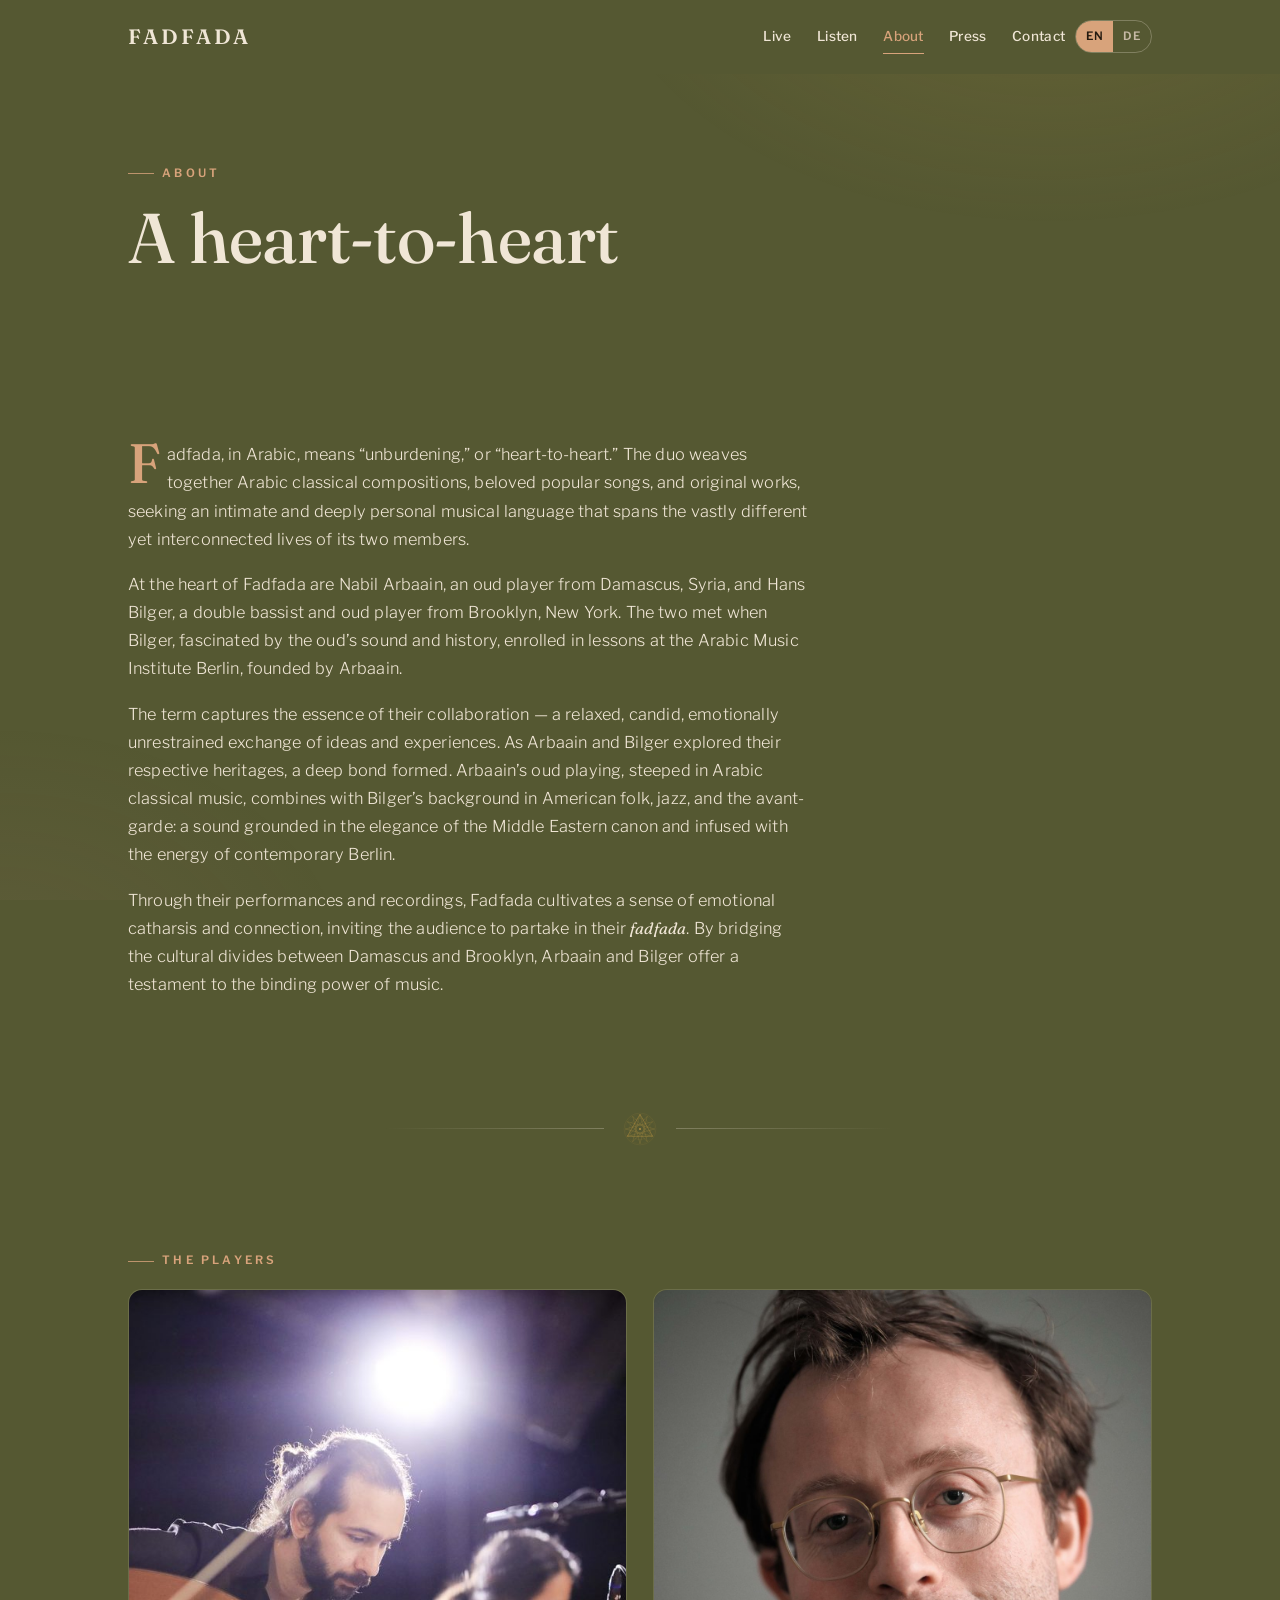
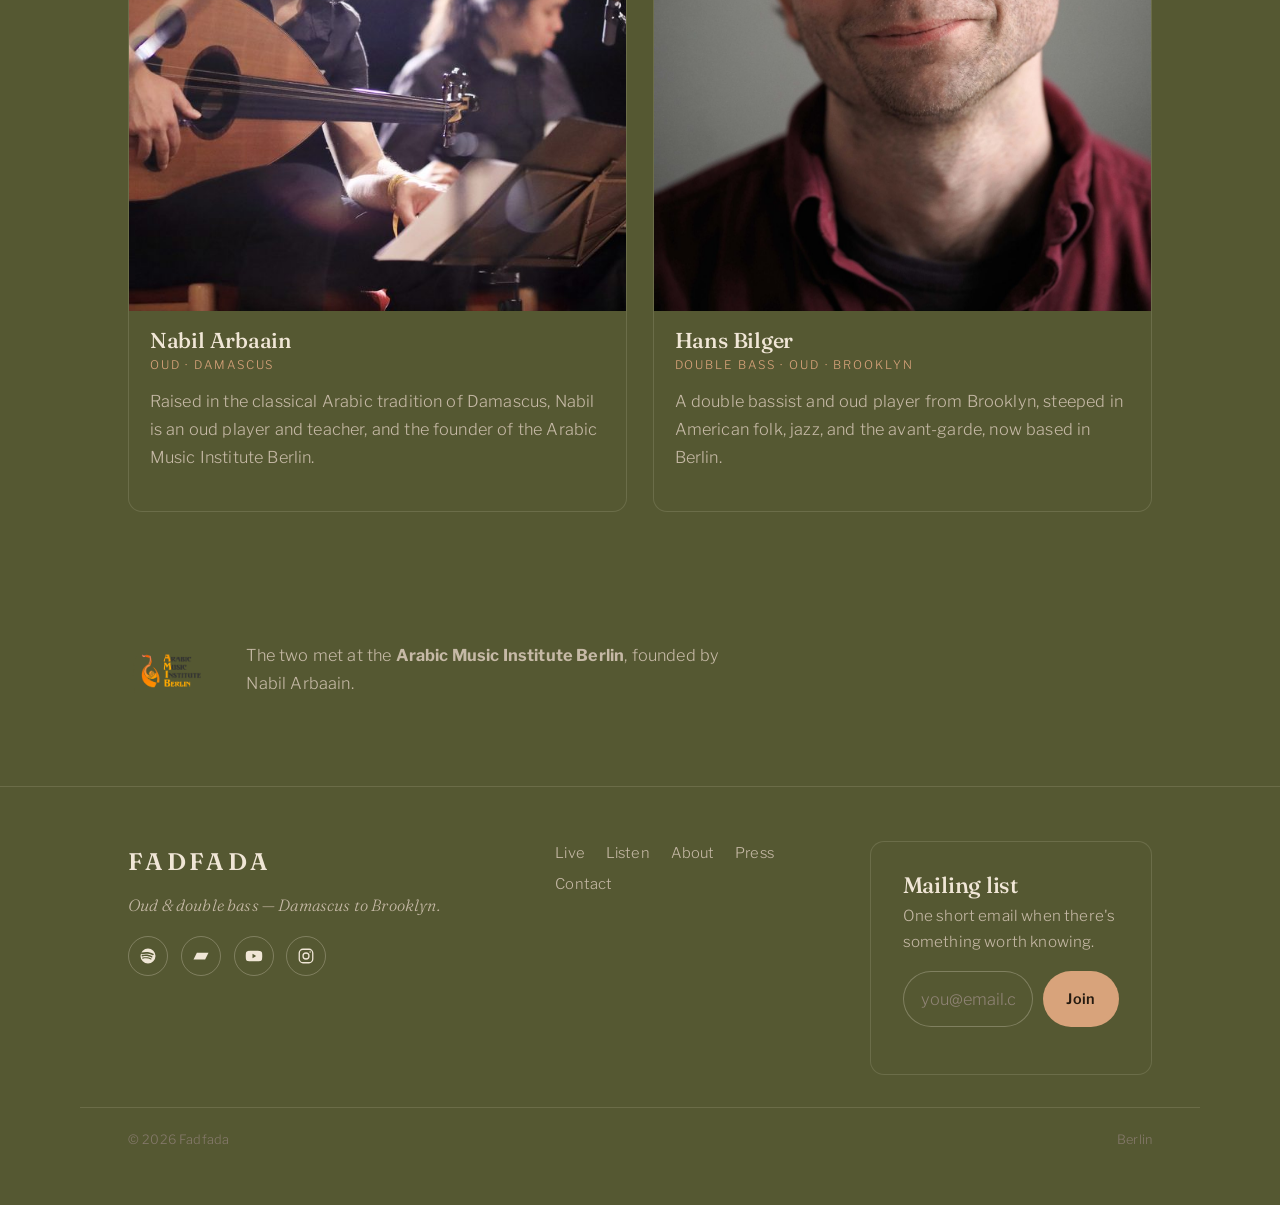
==== about.html @ bcf7a216 "Add files via upload" ====
<!DOCTYPE html>
<html lang="en">
<head>
  <meta charset="utf-8">
  <meta name="viewport" content="width=device-width, initial-scale=1">
  <title>Fadfada — About</title>
  <meta name="description" content="The story of Fadfada, a Damascus–Brooklyn oud and double bass duo.">
  <link rel="icon" href="assets/favicon.svg">
  <link rel="preconnect" href="https://fonts.googleapis.com">
  <link rel="preconnect" href="https://fonts.gstatic.com" crossorigin>
  <link href="https://fonts.googleapis.com/css2?family=Fraunces:ital,opsz,wght@0,9..144,400;0,9..144,500;0,9..144,600;1,9..144,400;1,9..144,500&family=Libre+Franklin:ital,wght@0,300;0,400;0,500;0,600;0,700;1,400&display=swap" rel="stylesheet">
  <link rel="stylesheet" href="css/style.css">
</head>
<body>
  <nav class="nav">
    <div class="nav__inner">
      <a class="brand" href="index.html">Fadfada</a>
      <div class="nav__right">
        <div class="navlinks">
          <a href="live.html" data-en="Live" data-de="Termine">Live</a>
          <a href="listen.html" data-en="Listen" data-de="Hören">Listen</a>
          <a href="about.html" class="active" data-en="About" data-de="Über uns">About</a>
          <a href="press.html" data-en="Press" data-de="Presse">Press</a>
          <a href="contact.html" data-en="Contact" data-de="Kontakt">Contact</a>
        </div>
        <div class="langtoggle" role="group" aria-label="Language">
          <button type="button" data-lang="en" aria-pressed="true">EN</button>
          <button type="button" data-lang="de" aria-pressed="false">DE</button>
        </div>
        <button class="menu-btn" aria-label="Menu" aria-expanded="false">
          <svg viewBox="0 0 24 24" fill="none" stroke="currentColor" stroke-width="1.8"><path d="M3 6h18M3 12h18M3 18h18"/></svg>
        </button>
      </div>
    </div>
  </nav>
  <div class="drawer">
    <a href="live.html" data-en="Live" data-de="Termine">Live</a>
    <a href="listen.html" data-en="Listen" data-de="Hören">Listen</a>
    <a href="about.html" class="active" data-en="About" data-de="Über uns">About</a>
    <a href="press.html" data-en="Press" data-de="Presse">Press</a>
    <a href="contact.html" data-en="Contact" data-de="Kontakt">Contact</a>
  </div>

  <main role="main">

    <section class="section pagehead">
      <div class="wrap reveal">
        <p class="eyebrow" data-en="About" data-de="Über uns">About</p>
        <h1 class="section-title" data-en="A heart-to-heart" data-de="Von Herz zu Herz">A heart-to-heart</h1>
      </div>
    </section>

    <section class="section section--tight">
      <div class="wrap reveal">
        <div class="prose" data-lang="en">
          <p><span class="firstchar">F</span>adfada, in Arabic, means “unburdening,” or “heart-to-heart.” The duo weaves together Arabic classical compositions, beloved popular songs, and original works, seeking an intimate and deeply personal musical language that spans the vastly different yet interconnected lives of its two members.</p>
          <p>At the heart of Fadfada are Nabil Arbaain, an oud player from Damascus, Syria, and Hans Bilger, a double bassist and oud player from Brooklyn, New York. The two met when Bilger, fascinated by the oud’s sound and history, enrolled in lessons at the Arabic Music Institute Berlin, founded by Arbaain.</p>
          <p>The term captures the essence of their collaboration — a relaxed, candid, emotionally unrestrained exchange of ideas and experiences. As Arbaain and Bilger explored their respective heritages, a deep bond formed. Arbaain’s oud playing, steeped in Arabic classical music, combines with Bilger’s background in American folk, jazz, and the avant-garde: a sound grounded in the elegance of the Middle Eastern canon and infused with the energy of contemporary Berlin.</p>
          <p>Through their performances and recordings, Fadfada cultivates a sense of emotional catharsis and connection, inviting the audience to partake in their <em class="serif-it">fadfada</em>. By bridging the cultural divides between Damascus and Brooklyn, Arbaain and Bilger offer a testament to the binding power of music.</p>
        </div>
        <div class="prose" data-lang="de">
          <p><span class="firstchar">F</span>adfada bedeutet auf Arabisch „offene Aussprache“. Das Duo verwebt klassische arabische Kompositionen, beliebte Poplieder und Originalwerke zu einer intimen und tief persönlichen musikalischen Sprache, die die sehr unterschiedlichen, aber verbundenen Leben seiner beiden Mitglieder widerspiegelt.</p>
          <p>Im Zentrum von Fadfada stehen Nabil Arbaain, ein Oud-Spieler aus Damaskus, Syrien, und Hans Bilger, Kontrabassist und Oud-Spieler aus Brooklyn, New York. Die beiden lernten sich kennen, als Bilger — fasziniert vom Klang der Oud — Unterricht am Arabischen Musikinstitut Berlin begann, das Arbaain selbst gegründet hatte.</p>
          <p>Der Begriff erfasst das Wesen ihrer Zusammenarbeit — ein entspannter, offener, emotional freier Austausch von Ideen und Erfahrungen. Arbaains Oud-Spiel, verwurzelt in der arabischen Klassik, verbindet sich mit Bilgers Herkunft aus amerikanischer Folk-, Jazz- und Experimentalmusik: ein Klang, der in der Eleganz des Nahost-Kanons gründet und zugleich von der Energie des heutigen Berlin erfüllt ist.</p>
          <p>Durch Auftritte und Aufnahmen schafft Fadfada ein Gefühl von Katharsis und Verbundenheit und lädt das Publikum an ihrer <em class="serif-it">fadfada</em> teilhaben. Indem sie die Grenzen zwischen Damaskus und Brooklyn überwinden, liefern Arbaain und Bilger ein Zeugnis der verbindenden Kraft der Musik.</p>
        </div>
      </div>
    </section>

    <div class="wrap"><div class="rosette-rule"><img src="assets/rosette.svg" alt="" aria-hidden="true"></div></div>

    <section class="section section--tight">
      <div class="wrap reveal">
        <p class="eyebrow" data-en="The players" data-de="Die Musiker">The players</p>
        <div class="grid members">
          <article class="member">
            <img src="assets/nabil.jpg" alt="Nabil Arbaain">
            <div class="member__body">
              <h3>Nabil Arbaain</h3>
              <div class="member__role" data-en="Oud · Damascus" data-de="Oud · Damaskus">Oud · Damascus</div>
              <p class="dim" data-lang="en">Raised in the classical Arabic tradition of Damascus, Nabil is an oud player and teacher, and the founder of the Arabic Music Institute Berlin.</p>
              <p class="dim" data-lang="de">Aufgewachsen in der klassischen arabischen Tradition von Damaskus, ist Nabil Oud-Spieler und -Lehrer und Gründer des Arabischen Musikinstituts Berlin.</p>
            </div>
          </article>
          <article class="member">
            <img src="assets/hans-2.jpg" alt="Hans Bilger">
            <div class="member__body">
              <h3>Hans Bilger</h3>
              <div class="member__role" data-en="Double bass · Oud · Brooklyn" data-de="Kontrabass · Oud · Brooklyn">Double bass · Oud · Brooklyn</div>
              <p class="dim" data-lang="en">A double bassist and oud player from Brooklyn, steeped in American folk, jazz, and the avant-garde, now based in Berlin.</p>
              <p class="dim" data-lang="de">Kontrabassist und Oud-Spieler aus Brooklyn, geprägt von amerikanischer Folk-, Jazz- und Experimentalmusik, heute in Berlin.</p>
            </div>
          </article>
        </div>
      </div>
    </section>

    <section class="section section--tight">
      <div class="wrap reveal" style="display:flex;align-items:center;gap:1.4rem;flex-wrap:wrap">
        <img src="assets/ami-logo.png" alt="Arabic Music Institute Berlin" style="width:96px;height:auto">
        <p class="dim" style="max-width:44ch;margin:0">
          <span data-lang="en">The two met at the <strong>Arabic Music Institute Berlin</strong>, founded by Nabil Arbaain.</span>
          <span data-lang="de">Die beiden lernten sich am <strong>Arabischen Musikinstitut Berlin</strong> kennen, gegründet von Nabil Arbaain.</span>
        </p>
      </div>
    </section>

  </main>

  <footer class="footer">
    <div class="wrap footer__grid">
      <div class="footer__brand">
        <a class="brand" href="index.html">Fadfada</a>
        <p class="footer__tag">
          <span data-lang="en">Oud &amp; double bass — Damascus to Brooklyn.</span>
          <span data-lang="de">Oud &amp; Kontrabass — Damaskus bis Brooklyn.</span>
        </p>
        <div class="socials">
          <a href="https://open.spotify.com/artist/3Bh8LIMsEj0Z3jXX5K8Y00" aria-label="Spotify" target="_blank" rel="noopener"><svg viewBox="0 0 24 24" fill="currentColor"><path d="M12 2a10 10 0 1 0 0 20 10 10 0 0 0 0-20Zm4.6 14.4a.75.75 0 0 1-1 .25c-2.8-1.7-6.3-2.1-10.4-1.15a.75.75 0 1 1-.33-1.46c4.5-1.03 8.4-.57 11.5 1.32.35.22.46.68.23 1.04Zm1.23-2.74a.94.94 0 0 1-1.29.31c-3.2-1.97-8.08-2.54-11.86-1.39a.94.94 0 1 1-.55-1.8c4.33-1.32 9.7-.68 13.38 1.59.44.27.58.85.32 1.29Zm.1-2.85C14.2 8.6 7.9 8.4 4.2 9.52a1.12 1.12 0 1 1-.65-2.15C7.8 6.08 14.77 6.3 19.2 8.94a1.13 1.13 0 0 1-1.17 1.93Z"/></svg></a>
          <a href="https://airbornecharlie.bandcamp.com/" aria-label="Bandcamp" target="_blank" rel="noopener"><svg viewBox="0 0 24 24" fill="currentColor"><path d="M2 16.5 6.5 7.5H22l-4.5 9H2Z"/></svg></a>
          <a href="https://www.youtube.com/watch?v=OVt1H_GwYeY" aria-label="YouTube" target="_blank" rel="noopener"><svg viewBox="0 0 24 24" fill="currentColor"><path d="M23 12s0-3.2-.4-4.7a2.5 2.5 0 0 0-1.8-1.8C19.3 5 12 5 12 5s-7.3 0-8.8.5A2.5 2.5 0 0 0 1.4 7.3C1 8.8 1 12 1 12s0 3.2.4 4.7a2.5 2.5 0 0 0 1.8 1.8C4.7 19 12 19 12 19s7.3 0 8.8-.5a2.5 2.5 0 0 0 1.8-1.8C23 15.2 23 12 23 12Zm-13 3V9l5 3-5 3Z"/></svg></a>
          <!-- Replace with the dedicated Fadfada Instagram handle once created -->
          <a href="https://www.instagram.com/" aria-label="Instagram" target="_blank" rel="noopener"><svg viewBox="0 0 24 24" fill="none" stroke="currentColor" stroke-width="1.7"><rect x="3" y="3" width="18" height="18" rx="5"/><circle cx="12" cy="12" r="4"/><circle cx="17.5" cy="6.5" r="1" fill="currentColor" stroke="none"/></svg></a>
        </div>
      </div>
      <nav aria-label="Footer">
        <a href="live.html" data-en="Live" data-de="Termine">Live</a>
        <a href="listen.html" data-en="Listen" data-de="Hören">Listen</a>
        <a href="about.html" data-en="About" data-de="Über uns">About</a>
        <a href="press.html" data-en="Press" data-de="Presse">Press</a>
        <a href="contact.html" data-en="Contact" data-de="Kontakt">Contact</a>
      </nav>
      <div class="signup">
        <h3 data-en="Mailing list" data-de="Mailingliste">Mailing list</h3>
        <p data-en="One short email when there's something worth knowing." data-de="Eine kurze E-Mail, wenn es etwas zu berichten gibt.">One short email when there's something worth knowing.</p>
        <form class="signup-form" novalidate>
          <input type="email" required placeholder="you@email.com" data-ph-en="you@email.com" data-ph-de="du@email.com" aria-label="Email">
          <button class="btn btn--primary" type="submit" data-en="Join" data-de="Beitreten">Join</button>
        </form>
        <div class="msg" aria-live="polite"></div>
      </div>
    </div>
    <div class="wrap colophon">
      <span>© <span id="yr"></span> Fadfada</span>
      <span data-en="Berlin" data-de="Berlin">Berlin</span>
    </div>
  </footer>

  <script src="js/main.js"></script>
  <script>document.getElementById('yr').textContent = new Date().getFullYear();</script>
</body>
</html>
---- css/style.css ----
/* ===========================================================
   FADFADA — site styles
   Direction: nocturnal, warm-lit. Aubergine-black + brass glow.
   Display: Fraunces · Body/UI: Libre Franklin
   Mobile-first; min-width media queries scale up.
   =========================================================== */

:root {
    --ink: #555832; /* deep aubergine-black bg */
    --ink-2: #555832; /* panel */
    --ink-3: #555832; /* raised card */
    --parchment: #f0e6d6; /* primary text */
    --parchment-dim: #c6b9a6; /* secondary text */
    --brass: #d8a37b; /* primary accent — oud glow */
    --brass-bright: #e7c271; /* hover */
    --rose: #7c4226; /* secondary accent, used sparingly */
    --line: rgba(240, 230, 214, 0.14);
    --line-strong: rgba(240, 230, 214, 0.28);

    --maxw: 1120px;
    --gutter: clamp(1.25rem, 5vw, 3rem);
    --radius: 14px;
    --nav-h: 64px;

    --font-display: "Fraunces", Georgia, "Times New Roman", serif;
    --font-body: "Libre Franklin", system-ui, -apple-system, sans-serif;
}

* {
    box-sizing: border-box;
}

html {
    scroll-behavior: smooth;
    -webkit-text-size-adjust: 100%;
}

body {
    margin: 0;
    background: var(--ink);
    color: var(--parchment);
    font-family: var(--font-body);
    font-weight: 300;
    font-size: 1.02rem;
    line-height: 1.72;
    letter-spacing: 0.01em;
    -webkit-font-smoothing: antialiased;
    text-rendering: optimizeLegibility;
    overflow-x: hidden;
}

/* Ambient warm glow anchored top-right, like stage light */
body::before {
    content: "";
    position: fixed;
    inset: 0;
    background:
        radial-gradient(
            60vw 55vh at 82% -8%,
            rgba(205, 162, 74, 0.14),
            transparent 60%
        ),
        radial-gradient(
            50vw 50vh at 0% 108%,
            rgba(192, 138, 134, 0.08),
            transparent 55%
        );
    pointer-events: none;
    z-index: 0;
}

img {
    max-width: 100%;
    display: block;
}

a {
    color: var(--brass);
    text-decoration: none;
    transition: color 0.2s ease;
}
a:hover {
    color: var(--brass-bright);
}

::selection {
    background: rgba(205, 162, 74, 0.28);
    color: #fff;
}

/* ---------- Typography ---------- */
h1,
h2,
h3,
h4 {
    font-family: var(--font-display);
    font-weight: 500;
    font-optical-sizing: auto;
    line-height: 1.06;
    letter-spacing: -0.01em;
    margin: 0 0 0.5em;
}

.eyebrow {
    font-family: var(--font-body);
    font-weight: 600;
    font-size: 0.72rem;
    letter-spacing: 0.28em;
    text-transform: uppercase;
    color: var(--brass);
    display: inline-flex;
    align-items: center;
    gap: 0.7em;
    margin: 0 0 1.1rem;
}
.eyebrow::before {
    content: "";
    width: 26px;
    height: 1px;
    background: var(--brass);
    opacity: 0.8;
}

.section-title {
    font-size: clamp(1.9rem, 6.5vw, 3.1rem);
    margin-bottom: 0.8rem;
}

p {
    margin: 0 0 1.1rem;
}
.lead {
    font-size: 1.14rem;
    color: var(--parchment);
}
.dim {
    color: var(--parchment-dim);
}

.serif-it {
    font-family: var(--font-display);
    font-style: italic;
    font-weight: 400;
}

/* ---------- Layout ---------- */
.wrap {
    width: 100%;
    max-width: var(--maxw);
    margin: 0 auto;
    padding-inline: var(--gutter);
    position: relative;
    z-index: 1;
}
.section {
    padding-block: clamp(3.2rem, 9vw, 6rem);
    position: relative;
    z-index: 1;
}
.section--tight {
    padding-block: clamp(2.2rem, 6vw, 3.5rem);
}
.divider {
    width: 100%;
    height: 1px;
    background: var(--line);
    border: 0;
    margin: 0;
}

/* Rosette divider */
.rosette-rule {
    display: flex;
    align-items: center;
    justify-content: center;
    gap: 1.2rem;
    margin: 0;
    padding-block: clamp(1.5rem, 5vw, 2.5rem);
}
.rosette-rule::before,
.rosette-rule::after {
    content: "";
    height: 1px;
    flex: 1;
    max-width: 220px;
    background: linear-gradient(
        to var(--dir, right),
        transparent,
        var(--line-strong)
    );
}
.rosette-rule::after {
    --dir: left;
}
.rosette-rule img {
    width: 34px;
    height: 34px;
    opacity: 0.85;
}

/* ---------- Nav ---------- */
.nav {
    position: fixed;
    top: 0;
    left: 0;
    right: 0;
    z-index: 50;
    height: var(--nav-h);
    display: flex;
    align-items: center;
    background: #555832;
    backdrop-filter: blur(12px);
    -webkit-backdrop-filter: blur(12px);
    border-bottom: 1px solid transparent;
    transition:
        border-color 0.3s ease,
        background 0.3s ease;
}
.nav.scrolled {
    border-bottom-color: var(--line);
    background: #555832;
}
.nav__inner {
    width: 100%;
    max-width: var(--maxw);
    margin: 0 auto;
    padding-inline: var(--gutter);
    display: flex;
    align-items: center;
    justify-content: space-between;
    gap: 1rem;
}
.brand {
    font-family: var(--font-display);
    font-weight: 600;
    font-size: 1.3rem;
    letter-spacing: 0.14em;
    color: var(--parchment);
    text-transform: uppercase;
}
.brand:hover {
    color: var(--parchment);
}
.brand b {
    color: var(--brass);
    font-weight: 600;
}

.nav__right {
    display: flex;
    align-items: center;
    gap: 0.6rem;
}

.langtoggle {
    display: inline-flex;
    border: 1px solid var(--line-strong);
    border-radius: 999px;
    overflow: hidden;
    font-size: 0.72rem;
    font-weight: 600;
    letter-spacing: 0.08em;
}
.langtoggle button {
    background: transparent;
    color: var(--parchment-dim);
    border: 0;
    cursor: pointer;
    padding: 0.34rem 0.62rem;
    font: inherit;
    letter-spacing: inherit;
}
.langtoggle button[aria-pressed="true"] {
    background: var(--brass);
    color: #241a10;
}

.menu-btn {
    background: transparent;
    border: 1px solid var(--line-strong);
    color: var(--parchment);
    width: 42px;
    height: 38px;
    border-radius: 10px;
    cursor: pointer;
    display: grid;
    place-items: center;
}
.menu-btn svg {
    width: 20px;
    height: 20px;
}

.navlinks {
    display: none;
}

/* Mobile drawer */
.drawer {
    position: fixed;
    inset: var(--nav-h) 0 0 0;
    z-index: 40;
    background: rgba(19, 14, 22, 0.98);
    backdrop-filter: blur(6px);
    transform: translateY(-8px);
    opacity: 0;
    pointer-events: none;
    transition:
        opacity 0.25s ease,
        transform 0.25s ease;
    display: flex;
    flex-direction: column;
    padding: 1.4rem var(--gutter) 2rem;
}
.drawer.open {
    opacity: 1;
    transform: none;
    pointer-events: auto;
}
.drawer a {
    font-family: var(--font-display);
    font-size: 1.7rem;
    font-weight: 500;
    color: var(--parchment);
    padding: 0.55rem 0;
    border-bottom: 1px solid var(--line);
}
.drawer a:hover,
.drawer a.active {
    color: var(--brass);
}
.drawer a.active {
}

/* ---------- Buttons ---------- */
.btn {
    display: inline-flex;
    align-items: center;
    gap: 0.55rem;
    font-family: var(--font-body);
    font-weight: 600;
    font-size: 0.9rem;
    letter-spacing: 0.02em;
    padding: 0.8rem 1.4rem;
    border-radius: 999px;
    cursor: pointer;
    border: 1px solid transparent;
    transition:
        transform 0.15s ease,
        background 0.2s ease,
        color 0.2s ease,
        border-color 0.2s ease;
}
.btn:active {
    transform: translateY(1px);
}
.btn--primary {
    background: var(--brass);
    color: #241a10;
}
.btn--primary:hover {
    background: var(--brass-bright);
    color: #241a10;
}
.btn--ghost {
    border-color: var(--line-strong);
    color: var(--parchment);
}
.btn--ghost:hover {
    border-color: var(--brass);
    color: var(--brass);
}
.btn--block {
    width: 100%;
    justify-content: center;
}

/* ---------- Hero ---------- */
.hero {
    position: relative;
    min-height: 100svh;
    display: flex;
    align-items: flex-end;
    padding-top: calc(var(--nav-h) + 1rem);
    overflow: hidden;
}
.hero__bg {
    position: absolute;
    inset: 0;
    z-index: 0;
}
.hero__bg img {
    width: 100%;
    height: 100%;
    object-fit: cover;
    object-position: 50% 38%;
    filter: saturate(0.92) contrast(1.02);
}
.hero__bg::after {
    content: "";
    position: absolute;
    inset: 0;
    background:
        linear-gradient(
            180deg,
            rgba(23, 18, 26, 0.55) 0%,
            rgba(23, 18, 26, 0.2) 30%,
            rgba(23, 18, 26, 0.82) 78%,
            var(--ink) 100%
        ),
        radial-gradient(
            90% 70% at 70% 20%,
            rgba(205, 162, 74, 0.16),
            transparent 60%
        );
}
.hero__rosette {
    position: absolute;
    z-index: 1;
    left: 50%;
    top: 40%;
    width: min(70vw, 460px);
    opacity: 0.16;
    animation: spin 90s linear infinite;
}
.hero__inner {
    position: relative;
    z-index: 2;
    width: 100%;
    padding-bottom: clamp(2.4rem, 8vw, 5rem);
}
.hero__word {
    font-family: var(--font-display);
    font-weight: 400;
    font-size: clamp(3.4rem, 15vw, 9rem);
    line-height: 0.92;
    letter-spacing: -0.02em;
    margin: 0 0 0.3em;
    color: var(--parchment);
}
.hero__word em {
    font-style: italic;
    color: var(--brass);
}
.hero__tag {
    font-family: var(--font-display);
    font-style: italic;
    font-weight: 400;
    font-size: clamp(1.15rem, 4.4vw, 1.75rem);
    color: var(--parchment);
    margin: 0 0 0.4rem;
    max-width: 22ch;
}
.hero__sub {
    color: var(--parchment-dim);
    max-width: 46ch;
    margin-bottom: 1.6rem;
}
.hero__cta {
    display: flex;
    flex-wrap: wrap;
    gap: 0.7rem;
}

@keyframes spin {
    to {
        transform: rotate(360deg);
    }
}

/* ---------- Next-date chip ---------- */
.nextdate {
    display: inline-flex;
    align-items: center;
    gap: 0.8rem;
    flex-wrap: wrap;
    border: 1px solid var(--line-strong);
    border-radius: 999px;
    padding: 0.5rem 0.5rem 0.5rem 1rem;
    margin-bottom: 1.4rem;
    background: rgba(42, 33, 48, 0.5);
}
.nextdate .dot {
    width: 8px;
    height: 8px;
    border-radius: 50%;
    background: var(--brass);
    box-shadow: 0 0 0 0 rgba(205, 162, 74, 0.6);
    animation: pulse 2.6s infinite;
}
@keyframes pulse {
    0% {
        box-shadow: 0 0 0 0 rgba(205, 162, 74, 0.5);
    }
    70% {
        box-shadow: 0 0 0 9px rgba(205, 162, 74, 0);
    }
    100% {
        box-shadow: 0 0 0 0 rgba(205, 162, 74, 0);
    }
}
.nextdate small {
    font-size: 0.68rem;
    letter-spacing: 0.22em;
    text-transform: uppercase;
    color: var(--brass);
}
.nextdate span {
    font-size: 0.92rem;
    color: var(--parchment);
}

/* ---------- Page header (non-home) ---------- */
.pagehead {
    padding-top: calc(var(--nav-h) + clamp(2.5rem, 9vw, 5rem));
}
.pagehead .section-title {
    font-size: clamp(2.4rem, 9vw, 4.4rem);
}

/* ---------- Grids & cards ---------- */
.grid {
    display: grid;
    gap: clamp(1rem, 3vw, 1.6rem);
}
.video-grid {
    grid-template-columns: 1fr;
}
.embed {
    position: relative;
    padding-top: 56.25%;
    border-radius: var(--radius);
    overflow: hidden;
    border: 1px solid var(--line);
    background: #000;
}
.embed iframe {
    position: absolute;
    inset: 0;
    width: 100%;
    height: 100%;
    border: 0;
}

.albums {
    grid-template-columns: 1fr;
}
.album iframe {
    width: 100%;
    height: 420px;
    border: 0;
    border-radius: var(--radius);
    border: 1px solid var(--line);
    background: var(--ink-2);
}
.album p {
    margin-top: 0.5rem;
    font-size: 0.85rem;
    color: var(--parchment-dim);
}

/* member cards */
.members {
    grid-template-columns: 1fr;
}
.member {
    background: var(--ink-2);
    border: 1px solid var(--line);
    border-radius: var(--radius);
    overflow: hidden;
}
.member img {
    aspect-ratio: 4/5;
    object-fit: cover;
    width: 100%;
}
.member__body {
    padding: 1.2rem 1.3rem 1.4rem;
}
.member__body h3 {
    font-size: 1.35rem;
    margin-bottom: 0.1em;
}
.member__role {
    font-size: 0.74rem;
    letter-spacing: 0.16em;
    text-transform: uppercase;
    color: var(--brass);
    margin-bottom: 0.7rem;
}

/* photo gallery */
.gallery {
    grid-template-columns: repeat(2, 1fr);
}
.gallery figure {
    margin: 0;
    position: relative;
    border-radius: var(--radius);
    overflow: hidden;
    border: 1px solid var(--line);
}
.gallery img {
    aspect-ratio: 1/1;
    object-fit: cover;
    width: 100%;
    transition: transform 0.4s ease;
}
.gallery a:hover img {
    transform: scale(1.04);
}
.gallery figcaption {
    position: absolute;
    left: 0;
    right: 0;
    bottom: 0;
    font-size: 0.68rem;
    letter-spacing: 0.04em;
    padding: 0.8rem 0.7rem 0.5rem;
    color: var(--parchment);
    background: linear-gradient(transparent, rgba(0, 0, 0, 0.72));
    opacity: 0;
    transition: opacity 0.25s ease;
}
.gallery figure:hover figcaption {
    opacity: 1;
}

/* prose (bio) */
.prose {
    max-width: 62ch;
}
.prose .firstchar {
    float: left;
    font-family: var(--font-display);
    font-weight: 500;
    font-size: 3.4em;
    line-height: 0.72;
    padding: 0.06em 0.12em 0 0;
    color: var(--brass);
}

/* ---------- Shows list ---------- */
.shows {
    display: flex;
    flex-direction: column;
    gap: 0;
}
.show {
    display: grid;
    grid-template-columns: 1fr;
    gap: 0.25rem 1.4rem;
    padding: 1.15rem 0;
    border-top: 1px solid var(--line);
}
.show:last-child {
    border-bottom: 1px solid var(--line);
}
.show__date {
    font-family: var(--font-display);
    font-size: 1.05rem;
    color: var(--brass);
    font-weight: 500;
}
.show__title {
    font-weight: 500;
    color: var(--parchment);
}
.show__venue {
    color: var(--parchment-dim);
    font-size: 0.95rem;
}
.show__meta {
    color: var(--parchment-dim);
    font-size: 0.85rem;
}
.show--past .show__date {
    color: var(--parchment-dim);
}

.empty-note {
    border: 1px dashed var(--line-strong);
    border-radius: var(--radius);
    padding: 1.5rem;
    color: var(--parchment-dim);
    background: rgba(42, 33, 48, 0.35);
}

/* ---------- Quotes ---------- */
.quote {
    border-left: 2px solid var(--brass);
    padding: 0.2rem 0 0.2rem 1.3rem;
    margin: 0 0 2rem;
    max-width: 60ch;
}
.quote p {
    font-family: var(--font-display);
    font-style: italic;
    font-size: 1.22rem;
    line-height: 1.5;
    color: var(--parchment);
}
.quote cite {
    font-style: normal;
    font-family: var(--font-body);
    font-weight: 600;
    font-size: 0.82rem;
    letter-spacing: 0.04em;
    color: var(--parchment-dim);
    display: block;
}

/* ---------- Info / contact rows ---------- */
.inforow {
    display: grid;
    grid-template-columns: 1fr;
    gap: 1.2rem;
}
.infocard {
    background: var(--ink-2);
    border: 1px solid var(--line);
    border-radius: var(--radius);
    padding: 1.3rem;
}
.infocard h3 {
    font-size: 1.1rem;
    margin-bottom: 0.5rem;
}
.infocard a {
    font-weight: 400;
}
.infocard .k {
    font-size: 0.72rem;
    letter-spacing: 0.16em;
    text-transform: uppercase;
    color: var(--brass);
    display: block;
    margin-bottom: 0.25rem;
}

/* asset/download list */
.assetlist {
    list-style: none;
    margin: 0;
    padding: 0;
}
.assetlist li {
    border-top: 1px solid var(--line);
}
.assetlist li:last-child {
    border-bottom: 1px solid var(--line);
}
.assetlist a {
    display: flex;
    justify-content: space-between;
    align-items: center;
    gap: 1rem;
    padding: 0.95rem 0.2rem;
    color: var(--parchment);
    font-weight: 400;
}
.assetlist a:hover {
    color: var(--brass);
}
.assetlist .arr {
    color: var(--brass);
}

/* ---------- Newsletter ---------- */
.signup {
    background: var(--ink-2);
    border: 1px solid var(--line);
    border-radius: var(--radius);
    padding: clamp(1.3rem, 4vw, 2rem);
}
.signup h3 {
    font-size: 1.4rem;
    margin-bottom: 0.3rem;
}
.signup p {
    color: var(--parchment-dim);
    margin-bottom: 1rem;
    font-size: 0.95rem;
}
.signup form {
    display: flex;
    flex-direction: column;
    gap: 0.6rem;
}
.signup input[type="email"] {
    width: 100%;
    background: var(--ink);
    border: 1px solid var(--line-strong);
    color: var(--parchment);
    border-radius: 999px;
    padding: 0.8rem 1.1rem;
    font: inherit;
}
.signup input::placeholder {
    color: #8f8375;
}
.signup input:focus {
    outline: none;
    border-color: var(--brass);
    box-shadow: 0 0 0 3px rgba(205, 162, 74, 0.18);
}
.signup .msg {
    font-size: 0.85rem;
    color: var(--brass);
    min-height: 1.1em;
}

/* ---------- Footer ---------- */
.footer {
    border-top: 1px solid var(--line);
    padding-block: clamp(2.4rem, 7vw, 3.4rem);
    margin-top: 1rem;
    position: relative;
    z-index: 1;
}
.footer__grid {
    display: grid;
    grid-template-columns: 1fr;
    gap: 2rem;
}
.footer__brand .brand {
    font-size: 1.5rem;
}
.footer__tag {
    color: var(--parchment-dim);
    font-family: var(--font-display);
    font-style: italic;
    margin-top: 0.5rem;
}
.footer nav {
    display: flex;
    flex-wrap: wrap;
    gap: 0.3rem 1.3rem;
}
.footer nav a {
    color: var(--parchment-dim);
    font-size: 0.92rem;
}
.footer nav a:hover {
    color: var(--brass);
}
.socials {
    display: flex;
    gap: 0.8rem;
    margin-top: 0.3rem;
}
.socials a {
    display: inline-grid;
    place-items: center;
    width: 40px;
    height: 40px;
    border-radius: 50%;
    border: 1px solid var(--line-strong);
    color: var(--parchment);
}
.socials a:hover {
    border-color: var(--brass);
    color: var(--brass);
}
.socials svg {
    width: 18px;
    height: 18px;
}
.colophon {
    margin-top: 2rem;
    padding-top: 1.3rem;
    border-top: 1px solid var(--line);
    color: #85796b;
    font-size: 0.8rem;
    display: flex;
    flex-wrap: wrap;
    gap: 0.4rem 1.2rem;
    justify-content: space-between;
}

/* ---------- Language visibility ---------- */
[data-lang] {
    display: none;
}
html[lang="en"] [data-lang="en"] {
    display: block;
}
html[lang="de"] [data-lang="de"] {
    display: block;
}
/* inline variants */
span[data-lang],
a[data-lang],
small[data-lang],
em[data-lang],
strong[data-lang] {
    display: none;
}
html[lang="en"] span[data-lang="en"],
html[lang="en"] a[data-lang="en"],
html[lang="en"] small[data-lang="en"],
html[lang="en"] em[data-lang="en"],
html[lang="en"] strong[data-lang="en"] {
    display: inline;
}
html[lang="de"] span[data-lang="de"],
html[lang="de"] a[data-lang="de"],
html[lang="de"] small[data-lang="de"],
html[lang="de"] em[data-lang="de"],
html[lang="de"] strong[data-lang="de"] {
    display: inline;
}
/* The language toggle is a control, not translatable content — always show both */
.langtoggle button[data-lang] {
    display: inline-flex !important;
}

/* ---------- Reveal animation ---------- */
.reveal {
    opacity: 0;
    transform: translateY(18px);
    transition:
        opacity 0.7s ease,
        transform 0.7s ease;
}
.reveal.in {
    opacity: 1;
    transform: none;
}

/* ---------- Focus visibility ---------- */
:focus-visible {
    outline: 2px solid var(--brass);
    outline-offset: 3px;
    border-radius: 4px;
}

/* ===========================================================
   Breakpoints
   =========================================================== */
@media (min-width: 620px) {
    .albums {
        grid-template-columns: repeat(2, 1fr);
    }
    .members {
        grid-template-columns: repeat(2, 1fr);
    }
    .gallery {
        grid-template-columns: repeat(3, 1fr);
    }
    .inforow {
        grid-template-columns: repeat(2, 1fr);
    }
    .show {
        grid-template-columns: 150px 1fr;
        align-items: baseline;
    }
    .signup form {
        flex-direction: row;
    }
    .signup input[type="email"] {
        flex: 1;
    }
    .footer__grid {
        grid-template-columns: 1.3fr 1fr;
        align-items: start;
    }
}

@media (min-width: 900px) {
    :root {
        --nav-h: 74px;
    }
    .video-grid {
        grid-template-columns: repeat(3, 1fr);
    }
    .albums {
        grid-template-columns: repeat(3, 1fr);
    }
    .menu-btn {
        display: none;
    }
    .navlinks {
        display: flex;
        align-items: center;
        gap: 1.6rem;
    }
    .navlinks a {
        color: var(--parchment);
        font-size: 0.85rem;
        font-weight: 500;
        letter-spacing: 0.02em;
        position: relative;
    }
    .navlinks a::after {
        content: "";
        position: absolute;
        left: 0;
        right: 100%;
        bottom: -6px;
        height: 1px;
        background: var(--brass);
        transition: right 0.25s ease;
    }
    .navlinks a:hover::after,
    .navlinks a.active::after {
        right: 0;
    }
    .navlinks a.active {
        color: var(--brass);
    }
    .hero__inner {
        padding-bottom: clamp(3.5rem, 8vw, 6rem);
    }
    .members--three {
        grid-template-columns: repeat(2, 1fr);
    }
    .footer__grid {
        grid-template-columns: 1.4fr 1fr 1fr;
    }
}

@media (min-width: 1100px) {
    .gallery {
        grid-template-columns: repeat(4, 1fr);
    }
}

@media (prefers-reduced-motion: reduce) {
    * {
        animation: none !important;
        scroll-behavior: auto !important;
    }
    .reveal {
        opacity: 1;
        transform: none;
        transition: none;
    }
    .hero__rosette {
        animation: none !important;
    }
}
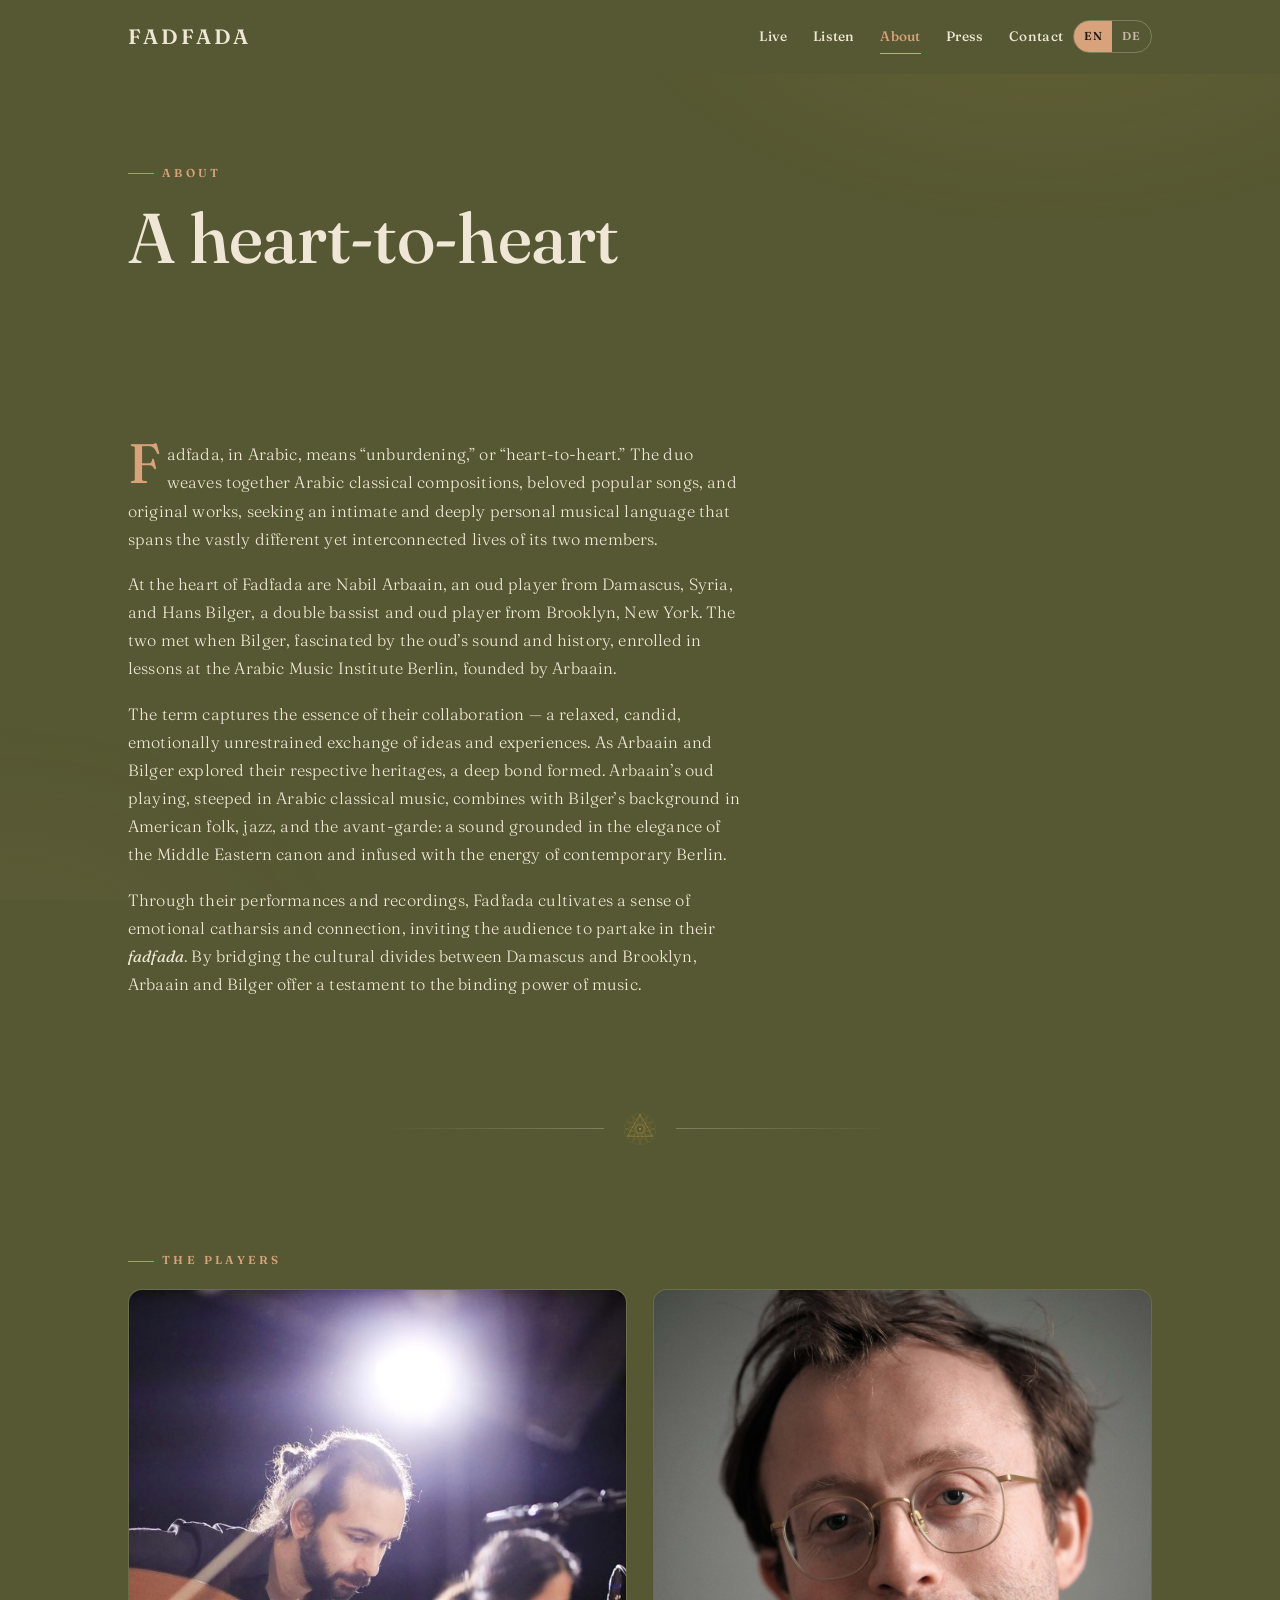
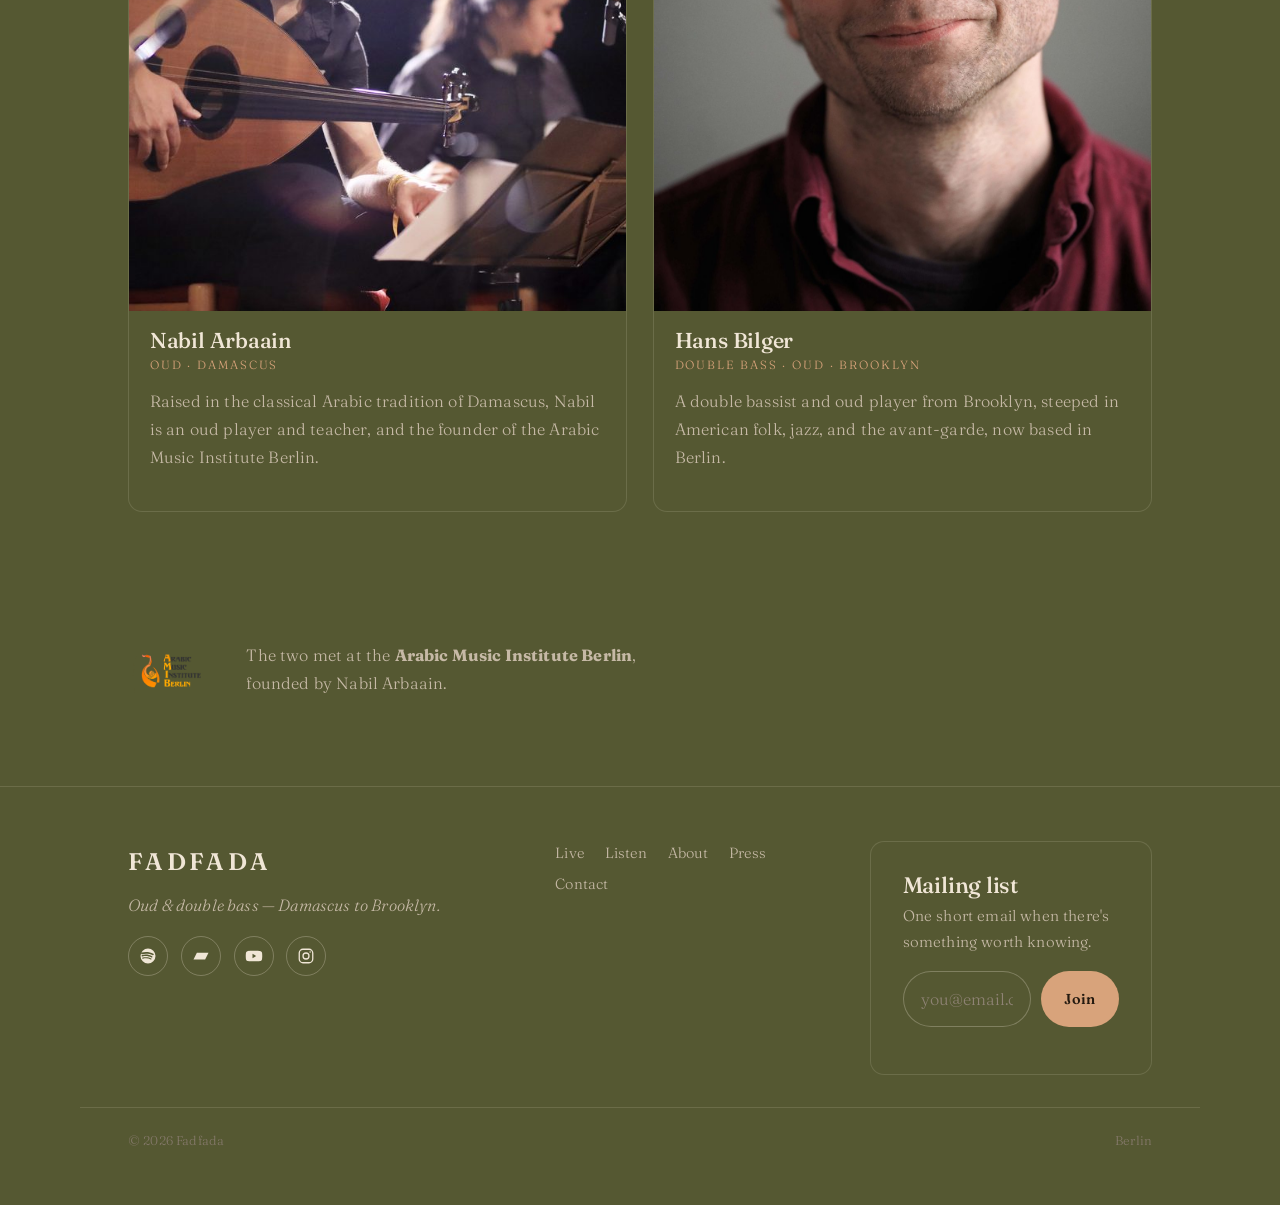
==== commit 60dd6d62: "Add files via upload" ====
--- a/about.html
+++ b/about.html
@@ -1,152 +1,428 @@
-<!DOCTYPE html>
+<!doctype html>
 <html lang="en">
-<head>
-  <meta charset="utf-8">
-  <meta name="viewport" content="width=device-width, initial-scale=1">
-  <title>Fadfada — About</title>
-  <meta name="description" content="The story of Fadfada, a Damascus–Brooklyn oud and double bass duo.">
-  <link rel="icon" href="assets/favicon.svg">
-  <link rel="preconnect" href="https://fonts.googleapis.com">
-  <link rel="preconnect" href="https://fonts.gstatic.com" crossorigin>
-  <link href="https://fonts.googleapis.com/css2?family=Fraunces:ital,opsz,wght@0,9..144,400;0,9..144,500;0,9..144,600;1,9..144,400;1,9..144,500&family=Libre+Franklin:ital,wght@0,300;0,400;0,500;0,600;0,700;1,400&display=swap" rel="stylesheet">
-  <link rel="stylesheet" href="css/style.css">
-</head>
-<body>
-  <nav class="nav">
-    <div class="nav__inner">
-      <a class="brand" href="index.html">Fadfada</a>
-      <div class="nav__right">
-        <div class="navlinks">
-          <a href="live.html" data-en="Live" data-de="Termine">Live</a>
-          <a href="listen.html" data-en="Listen" data-de="Hören">Listen</a>
-          <a href="about.html" class="active" data-en="About" data-de="Über uns">About</a>
-          <a href="press.html" data-en="Press" data-de="Presse">Press</a>
-          <a href="contact.html" data-en="Contact" data-de="Kontakt">Contact</a>
+    <head>
+        <meta charset="utf-8" />
+        <meta name="viewport" content="width=device-width, initial-scale=1" />
+        <title>Fadfada — About</title>
+        <meta
+            name="description"
+            content="The story of Fadfada, a Damascus–Brooklyn oud and double bass duo."
+        />
+        <link rel="icon" href="assets/favicon.svg" />
+        <link rel="preconnect" href="https://fonts.googleapis.com" />
+        <link rel="preconnect" href="https://fonts.gstatic.com" crossorigin />
+        <link
+            href="https://fonts.googleapis.com/css2?family=Fraunces:ital,opsz,wght@0,9..144,400;0,9..144,500;0,9..144,600;1,9..144,400;1,9..144,500&family=Libre+Franklin:ital,wght@0,300;0,400;0,500;0,600;0,700;1,400&display=swap"
+            rel="stylesheet"
+        />
+        <link rel="stylesheet" href="css/style.css" />
+    </head>
+    <body>
+        <nav class="nav">
+            <div class="nav__inner">
+                <a class="brand" href="index.html">Fadfada</a>
+                <div class="nav__right">
+                    <div class="navlinks">
+                        <a href="live.html" data-en="Live" data-de="Termine"
+                            >Live</a
+                        >
+                        <a href="listen.html" data-en="Listen" data-de="Hören"
+                            >Listen</a
+                        >
+                        <a
+                            href="about.html"
+                            class="active"
+                            data-en="About"
+                            data-de="Über uns"
+                            >About</a
+                        >
+                        <a href="press.html" data-en="Press" data-de="Presse"
+                            >Press</a
+                        >
+                        <a
+                            href="contact.html"
+                            data-en="Contact"
+                            data-de="Kontakt"
+                            >Contact</a
+                        >
+                    </div>
+                    <div class="langtoggle" role="group" aria-label="Language">
+                        <button
+                            type="button"
+                            data-lang="en"
+                            aria-pressed="true"
+                        >
+                            EN
+                        </button>
+                        <button
+                            type="button"
+                            data-lang="de"
+                            aria-pressed="false"
+                        >
+                            DE
+                        </button>
+                    </div>
+                    <button
+                        class="menu-btn"
+                        aria-label="Menu"
+                        aria-expanded="false"
+                    >
+                        <svg
+                            viewBox="0 0 24 24"
+                            fill="none"
+                            stroke="currentColor"
+                            stroke-width="1.8"
+                        >
+                            <path d="M3 6h18M3 12h18M3 18h18" />
+                        </svg>
+                    </button>
+                </div>
+            </div>
+        </nav>
+        <div class="drawer">
+            <a href="live.html" data-en="Live" data-de="Termine">Live</a>
+            <a href="listen.html" data-en="Listen" data-de="Hören">Listen</a>
+            <a
+                href="about.html"
+                class="active"
+                data-en="About"
+                data-de="Über uns"
+                >About</a
+            >
+            <a href="press.html" data-en="Press" data-de="Presse">Press</a>
+            <a href="contact.html" data-en="Contact" data-de="Kontakt"
+                >Contact</a
+            >
         </div>
-        <div class="langtoggle" role="group" aria-label="Language">
-          <button type="button" data-lang="en" aria-pressed="true">EN</button>
-          <button type="button" data-lang="de" aria-pressed="false">DE</button>
-        </div>
-        <button class="menu-btn" aria-label="Menu" aria-expanded="false">
-          <svg viewBox="0 0 24 24" fill="none" stroke="currentColor" stroke-width="1.8"><path d="M3 6h18M3 12h18M3 18h18"/></svg>
-        </button>
-      </div>
-    </div>
-  </nav>
-  <div class="drawer">
-    <a href="live.html" data-en="Live" data-de="Termine">Live</a>
-    <a href="listen.html" data-en="Listen" data-de="Hören">Listen</a>
-    <a href="about.html" class="active" data-en="About" data-de="Über uns">About</a>
-    <a href="press.html" data-en="Press" data-de="Presse">Press</a>
-    <a href="contact.html" data-en="Contact" data-de="Kontakt">Contact</a>
-  </div>
-
-  <main role="main">
-
-    <section class="section pagehead">
-      <div class="wrap reveal">
-        <p class="eyebrow" data-en="About" data-de="Über uns">About</p>
-        <h1 class="section-title" data-en="A heart-to-heart" data-de="Von Herz zu Herz">A heart-to-heart</h1>
-      </div>
-    </section>
-
-    <section class="section section--tight">
-      <div class="wrap reveal">
-        <div class="prose" data-lang="en">
-          <p><span class="firstchar">F</span>adfada, in Arabic, means “unburdening,” or “heart-to-heart.” The duo weaves together Arabic classical compositions, beloved popular songs, and original works, seeking an intimate and deeply personal musical language that spans the vastly different yet interconnected lives of its two members.</p>
-          <p>At the heart of Fadfada are Nabil Arbaain, an oud player from Damascus, Syria, and Hans Bilger, a double bassist and oud player from Brooklyn, New York. The two met when Bilger, fascinated by the oud’s sound and history, enrolled in lessons at the Arabic Music Institute Berlin, founded by Arbaain.</p>
-          <p>The term captures the essence of their collaboration — a relaxed, candid, emotionally unrestrained exchange of ideas and experiences. As Arbaain and Bilger explored their respective heritages, a deep bond formed. Arbaain’s oud playing, steeped in Arabic classical music, combines with Bilger’s background in American folk, jazz, and the avant-garde: a sound grounded in the elegance of the Middle Eastern canon and infused with the energy of contemporary Berlin.</p>
-          <p>Through their performances and recordings, Fadfada cultivates a sense of emotional catharsis and connection, inviting the audience to partake in their <em class="serif-it">fadfada</em>. By bridging the cultural divides between Damascus and Brooklyn, Arbaain and Bilger offer a testament to the binding power of music.</p>
-        </div>
-        <div class="prose" data-lang="de">
-          <p><span class="firstchar">F</span>adfada bedeutet auf Arabisch „offene Aussprache“. Das Duo verwebt klassische arabische Kompositionen, beliebte Poplieder und Originalwerke zu einer intimen und tief persönlichen musikalischen Sprache, die die sehr unterschiedlichen, aber verbundenen Leben seiner beiden Mitglieder widerspiegelt.</p>
-          <p>Im Zentrum von Fadfada stehen Nabil Arbaain, ein Oud-Spieler aus Damaskus, Syrien, und Hans Bilger, Kontrabassist und Oud-Spieler aus Brooklyn, New York. Die beiden lernten sich kennen, als Bilger — fasziniert vom Klang der Oud — Unterricht am Arabischen Musikinstitut Berlin begann, das Arbaain selbst gegründet hatte.</p>
-          <p>Der Begriff erfasst das Wesen ihrer Zusammenarbeit — ein entspannter, offener, emotional freier Austausch von Ideen und Erfahrungen. Arbaains Oud-Spiel, verwurzelt in der arabischen Klassik, verbindet sich mit Bilgers Herkunft aus amerikanischer Folk-, Jazz- und Experimentalmusik: ein Klang, der in der Eleganz des Nahost-Kanons gründet und zugleich von der Energie des heutigen Berlin erfüllt ist.</p>
-          <p>Durch Auftritte und Aufnahmen schafft Fadfada ein Gefühl von Katharsis und Verbundenheit und lädt das Publikum an ihrer <em class="serif-it">fadfada</em> teilhaben. Indem sie die Grenzen zwischen Damaskus und Brooklyn überwinden, liefern Arbaain und Bilger ein Zeugnis der verbindenden Kraft der Musik.</p>
-        </div>
-      </div>
-    </section>
-
-    <div class="wrap"><div class="rosette-rule"><img src="assets/rosette.svg" alt="" aria-hidden="true"></div></div>
-
-    <section class="section section--tight">
-      <div class="wrap reveal">
-        <p class="eyebrow" data-en="The players" data-de="Die Musiker">The players</p>
-        <div class="grid members">
-          <article class="member">
-            <img src="assets/nabil.jpg" alt="Nabil Arbaain">
-            <div class="member__body">
-              <h3>Nabil Arbaain</h3>
-              <div class="member__role" data-en="Oud · Damascus" data-de="Oud · Damaskus">Oud · Damascus</div>
-              <p class="dim" data-lang="en">Raised in the classical Arabic tradition of Damascus, Nabil is an oud player and teacher, and the founder of the Arabic Music Institute Berlin.</p>
-              <p class="dim" data-lang="de">Aufgewachsen in der klassischen arabischen Tradition von Damaskus, ist Nabil Oud-Spieler und -Lehrer und Gründer des Arabischen Musikinstituts Berlin.</p>
+
+        <main role="main">
+            <section class="section pagehead">
+                <div class="wrap reveal">
+                    <p class="eyebrow" data-en="About" data-de="Über uns">
+                        About
+                    </p>
+                    <h1
+                        class="section-title"
+                        data-en="A heart-to-heart"
+                        data-de="Von Herz zu Herz"
+                    >
+                        A heart-to-heart
+                    </h1>
+                </div>
+            </section>
+
+            <section class="section section--tight">
+                <div class="wrap reveal">
+                    <div class="prose" data-lang="en">
+                        <p>
+                            <span class="firstchar">F</span>adfada, in Arabic,
+                            means “unburdening,” or “heart-to-heart.” The duo
+                            weaves together Arabic classical compositions,
+                            beloved popular songs, and original works, seeking
+                            an intimate and deeply personal musical language
+                            that spans the vastly different yet interconnected
+                            lives of its two members.
+                        </p>
+                        <p>
+                            At the heart of Fadfada are Nabil Arbaain, an oud
+                            player from Damascus, Syria, and Hans Bilger, a
+                            double bassist and oud player from Brooklyn, New
+                            York. The two met when Bilger, fascinated by the
+                            oud’s sound and history, enrolled in lessons at the
+                            Arabic Music Institute Berlin, founded by Arbaain.
+                        </p>
+                        <p>
+                            The term captures the essence of their collaboration
+                            — a relaxed, candid, emotionally unrestrained
+                            exchange of ideas and experiences. As Arbaain and
+                            Bilger explored their respective heritages, a deep
+                            bond formed. Arbaain’s oud playing, steeped in
+                            Arabic classical music, combines with Bilger’s
+                            background in American folk, jazz, and the
+                            avant-garde: a sound grounded in the elegance of the
+                            Middle Eastern canon and infused with the energy of
+                            contemporary Berlin.
+                        </p>
+                        <p>
+                            Through their performances and recordings, Fadfada
+                            cultivates a sense of emotional catharsis and
+                            connection, inviting the audience to partake in
+                            their <em class="serif-it">fadfada</em>. By bridging
+                            the cultural divides between Damascus and Brooklyn,
+                            Arbaain and Bilger offer a testament to the binding
+                            power of music.
+                        </p>
+                    </div>
+                    <div class="prose" data-lang="de">
+                        <p>
+                            <span class="firstchar">F</span>adfada bedeutet auf
+                            Arabisch „offene Aussprache“. Das Duo verwebt
+                            klassische arabische Kompositionen, beliebte
+                            Poplieder und Originalwerke zu einer intimen und
+                            tief persönlichen musikalischen Sprache, die die
+                            sehr unterschiedlichen, aber verbundenen Leben
+                            seiner beiden Mitglieder widerspiegelt.
+                        </p>
+                        <p>
+                            Im Zentrum von Fadfada stehen Nabil Arbaain, ein
+                            Oud-Spieler aus Damaskus, Syrien, und Hans Bilger,
+                            Kontrabassist und Oud-Spieler aus Brooklyn, New
+                            York. Die beiden lernten sich kennen, als Bilger —
+                            fasziniert vom Klang der Oud — Unterricht am
+                            Arabischen Musikinstitut Berlin begann, das Arbaain
+                            selbst gegründet hatte.
+                        </p>
+                        <p>
+                            Der Begriff erfasst das Wesen ihrer Zusammenarbeit —
+                            ein entspannter, offener, emotional freier Austausch
+                            von Ideen und Erfahrungen. Arbaains Oud-Spiel,
+                            verwurzelt in der arabischen Klassik, verbindet sich
+                            mit Bilgers Herkunft aus amerikanischer Folk-, Jazz-
+                            und Experimentalmusik: ein Klang, der in der Eleganz
+                            des Nahost-Kanons gründet und zugleich von der
+                            Energie des heutigen Berlin erfüllt ist.
+                        </p>
+                        <p>
+                            Durch Auftritte und Aufnahmen schafft Fadfada ein
+                            Gefühl von Katharsis und Verbundenheit und lädt das
+                            Publikum an ihrer
+                            <em class="serif-it">fadfada</em> teilhaben. Indem
+                            sie die Grenzen zwischen Damaskus und Brooklyn
+                            überwinden, liefern Arbaain und Bilger ein Zeugnis
+                            der verbindenden Kraft der Musik.
+                        </p>
+                    </div>
+                </div>
+            </section>
+
+            <div class="wrap">
+                <div class="rosette-rule">
+                    <img src="assets/rosette.svg" alt="" aria-hidden="true" />
+                </div>
             </div>
-          </article>
-          <article class="member">
-            <img src="assets/hans-2.jpg" alt="Hans Bilger">
-            <div class="member__body">
-              <h3>Hans Bilger</h3>
-              <div class="member__role" data-en="Double bass · Oud · Brooklyn" data-de="Kontrabass · Oud · Brooklyn">Double bass · Oud · Brooklyn</div>
-              <p class="dim" data-lang="en">A double bassist and oud player from Brooklyn, steeped in American folk, jazz, and the avant-garde, now based in Berlin.</p>
-              <p class="dim" data-lang="de">Kontrabassist und Oud-Spieler aus Brooklyn, geprägt von amerikanischer Folk-, Jazz- und Experimentalmusik, heute in Berlin.</p>
+
+            <section class="section section--tight">
+                <div class="wrap reveal">
+                    <p
+                        class="eyebrow"
+                        data-en="The players"
+                        data-de="Die Musiker"
+                    >
+                        The players
+                    </p>
+                    <div class="grid members">
+                        <article class="member">
+                            <img src="assets/nabil.jpg" alt="Nabil Arbaain" />
+                            <div class="member__body">
+                                <h3>Nabil Arbaain</h3>
+                                <div
+                                    class="member__role"
+                                    data-en="Oud · Damascus"
+                                    data-de="Oud · Damaskus"
+                                >
+                                    Oud · Damascus
+                                </div>
+                                <p class="dim" data-lang="en">
+                                    Raised in the classical Arabic tradition of
+                                    Damascus, Nabil is an oud player and
+                                    teacher, and the founder of the Arabic Music
+                                    Institute Berlin.
+                                </p>
+                                <p class="dim" data-lang="de">
+                                    Aufgewachsen in der klassischen arabischen
+                                    Tradition von Damaskus, ist Nabil
+                                    Oud-Spieler und -Lehrer und Gründer des
+                                    Arabischen Musikinstituts Berlin.
+                                </p>
+                            </div>
+                        </article>
+                        <article class="member">
+                            <img src="assets/hans-2.jpg" alt="Hans Bilger" />
+                            <div class="member__body">
+                                <h3>Hans Bilger</h3>
+                                <div
+                                    class="member__role"
+                                    data-en="Double bass · Oud · Brooklyn"
+                                    data-de="Kontrabass · Oud · Brooklyn"
+                                >
+                                    Double bass · Oud · Brooklyn
+                                </div>
+                                <p class="dim" data-lang="en">
+                                    A double bassist and oud player from
+                                    Brooklyn, steeped in American folk, jazz,
+                                    and the avant-garde, now based in Berlin.
+                                </p>
+                                <p class="dim" data-lang="de">
+                                    Kontrabassist und Oud-Spieler aus Brooklyn,
+                                    geprägt von amerikanischer Folk-, Jazz- und
+                                    Experimentalmusik, heute in Berlin.
+                                </p>
+                            </div>
+                        </article>
+                    </div>
+                </div>
+            </section>
+
+            <section class="section section--tight">
+                <div
+                    class="wrap reveal"
+                    style="
+                        display: flex;
+                        align-items: center;
+                        gap: 1.4rem;
+                        flex-wrap: wrap;
+                    "
+                >
+                    <img
+                        src="assets/ami-logo.png"
+                        alt="Arabic Music Institute Berlin"
+                        style="width: 96px; height: auto"
+                    />
+                    <p class="dim" style="max-width: 44ch; margin: 0">
+                        <span data-lang="en"
+                            >The two met at the
+                            <strong>Arabic Music Institute Berlin</strong>,
+                            founded by Nabil Arbaain.</span
+                        >
+                        <span data-lang="de"
+                            >Die beiden lernten sich am
+                            <strong>Arabischen Musikinstitut Berlin</strong>
+                            kennen, gegründet von Nabil Arbaain.</span
+                        >
+                    </p>
+                </div>
+            </section>
+        </main>
+
+        <footer class="footer">
+            <div class="wrap footer__grid">
+                <div class="footer__brand">
+                    <a class="brand" href="index.html">Fadfada</a>
+                    <p class="footer__tag">
+                        <span data-lang="en"
+                            >Oud &amp; double bass — Damascus to Brooklyn.</span
+                        >
+                        <span data-lang="de"
+                            >Oud &amp; Kontrabass — Damaskus bis Brooklyn.</span
+                        >
+                    </p>
+                    <div class="socials">
+                        <a
+                            href="https://open.spotify.com/album/3CfEC42VOUX2S4rIvyCpef?si=HoVmRhmYQHuXthrdMDJlCA"
+                            aria-label="Spotify"
+                            target="_blank"
+                            rel="noopener"
+                            ><svg viewBox="0 0 24 24" fill="currentColor">
+                                <path
+                                    d="M12 2a10 10 0 1 0 0 20 10 10 0 0 0 0-20Zm4.6 14.4a.75.75 0 0 1-1 .25c-2.8-1.7-6.3-2.1-10.4-1.15a.75.75 0 1 1-.33-1.46c4.5-1.03 8.4-.57 11.5 1.32.35.22.46.68.23 1.04Zm1.23-2.74a.94.94 0 0 1-1.29.31c-3.2-1.97-8.08-2.54-11.86-1.39a.94.94 0 1 1-.55-1.8c4.33-1.32 9.7-.68 13.38 1.59.44.27.58.85.32 1.29Zm.1-2.85C14.2 8.6 7.9 8.4 4.2 9.52a1.12 1.12 0 1 1-.65-2.15C7.8 6.08 14.77 6.3 19.2 8.94a1.13 1.13 0 0 1-1.17 1.93Z"
+                                /></svg
+                        ></a>
+                        <a
+                            href=https://hansbilger.bandcamp.com/album/live-at-high-wave-audio"
+                            aria-label="Bandcamp"
+                            target="_blank"
+                            rel="noopener"
+                            ><svg viewBox="0 0 24 24" fill="currentColor">
+                                <path d="M2 16.5 6.5 7.5H22l-4.5 9H2Z" /></svg
+                        ></a>
+                        <a
+                            href="https://www.youtube.com/watch?v=S-8vyVPM6a4"
+                            aria-label="YouTube"
+                            target="_blank"
+                            rel="noopener"
+                            ><svg viewBox="0 0 24 24" fill="currentColor">
+                                <path
+                                    d="M23 12s0-3.2-.4-4.7a2.5 2.5 0 0 0-1.8-1.8C19.3 5 12 5 12 5s-7.3 0-8.8.5A2.5 2.5 0 0 0 1.4 7.3C1 8.8 1 12 1 12s0 3.2.4 4.7a2.5 2.5 0 0 0 1.8 1.8C4.7 19 12 19 12 19s7.3 0 8.8-.5a2.5 2.5 0 0 0 1.8-1.8C23 15.2 23 12 23 12Zm-13 3V9l5 3-5 3Z"
+                                /></svg
+                        ></a>
+                        <!-- Replace with the dedicated Fadfada Instagram handle once created -->
+                        <a
+                            href="https://www.instagram.com/arabic.music.initiative.berlin/"
+                            aria-label="Instagram"
+                            target="_blank"
+                            rel="noopener"
+                            ><svg
+                                viewBox="0 0 24 24"
+                                fill="none"
+                                stroke="currentColor"
+                                stroke-width="1.7"
+                            >
+                                <rect
+                                    x="3"
+                                    y="3"
+                                    width="18"
+                                    height="18"
+                                    rx="5"
+                                />
+                                <circle cx="12" cy="12" r="4" />
+                                <circle
+                                    cx="17.5"
+                                    cy="6.5"
+                                    r="1"
+                                    fill="currentColor"
+                                    stroke="none"
+                                /></svg
+                        ></a>
+                    </div>
+                </div>
+                <nav aria-label="Footer">
+                    <a href="live.html" data-en="Live" data-de="Termine"
+                        >Live</a
+                    >
+                    <a href="listen.html" data-en="Listen" data-de="Hören"
+                        >Listen</a
+                    >
+                    <a href="about.html" data-en="About" data-de="Über uns"
+                        >About</a
+                    >
+                    <a href="press.html" data-en="Press" data-de="Presse"
+                        >Press</a
+                    >
+                    <a href="contact.html" data-en="Contact" data-de="Kontakt"
+                        >Contact</a
+                    >
+                </nav>
+                <div class="signup">
+                    <h3 data-en="Mailing list" data-de="Mailingliste">
+                        Mailing list
+                    </h3>
+                    <p
+                        data-en="One short email when there's something worth knowing."
+                        data-de="Eine kurze E-Mail, wenn es etwas zu berichten gibt."
+                    >
+                        One short email when there's something worth knowing.
+                    </p>
+                    <form class="signup-form" novalidate>
+                        <input
+                            type="email"
+                            required
+                            placeholder="you@email.com"
+                            data-ph-en="you@email.com"
+                            data-ph-de="du@email.com"
+                            aria-label="Email"
+                        />
+                        <button
+                            class="btn btn--primary"
+                            type="submit"
+                            data-en="Join"
+                            data-de="Beitreten"
+                        >
+                            Join
+                        </button>
+                    </form>
+                    <div class="msg" aria-live="polite"></div>
+                </div>
             </div>
-          </article>
-        </div>
-      </div>
-    </section>
-
-    <section class="section section--tight">
-      <div class="wrap reveal" style="display:flex;align-items:center;gap:1.4rem;flex-wrap:wrap">
-        <img src="assets/ami-logo.png" alt="Arabic Music Institute Berlin" style="width:96px;height:auto">
-        <p class="dim" style="max-width:44ch;margin:0">
-          <span data-lang="en">The two met at the <strong>Arabic Music Institute Berlin</strong>, founded by Nabil Arbaain.</span>
-          <span data-lang="de">Die beiden lernten sich am <strong>Arabischen Musikinstitut Berlin</strong> kennen, gegründet von Nabil Arbaain.</span>
-        </p>
-      </div>
-    </section>
-
-  </main>
-
-  <footer class="footer">
-    <div class="wrap footer__grid">
-      <div class="footer__brand">
-        <a class="brand" href="index.html">Fadfada</a>
-        <p class="footer__tag">
-          <span data-lang="en">Oud &amp; double bass — Damascus to Brooklyn.</span>
-          <span data-lang="de">Oud &amp; Kontrabass — Damaskus bis Brooklyn.</span>
-        </p>
-        <div class="socials">
-          <a href="https://open.spotify.com/artist/3Bh8LIMsEj0Z3jXX5K8Y00" aria-label="Spotify" target="_blank" rel="noopener"><svg viewBox="0 0 24 24" fill="currentColor"><path d="M12 2a10 10 0 1 0 0 20 10 10 0 0 0 0-20Zm4.6 14.4a.75.75 0 0 1-1 .25c-2.8-1.7-6.3-2.1-10.4-1.15a.75.75 0 1 1-.33-1.46c4.5-1.03 8.4-.57 11.5 1.32.35.22.46.68.23 1.04Zm1.23-2.74a.94.94 0 0 1-1.29.31c-3.2-1.97-8.08-2.54-11.86-1.39a.94.94 0 1 1-.55-1.8c4.33-1.32 9.7-.68 13.38 1.59.44.27.58.85.32 1.29Zm.1-2.85C14.2 8.6 7.9 8.4 4.2 9.52a1.12 1.12 0 1 1-.65-2.15C7.8 6.08 14.77 6.3 19.2 8.94a1.13 1.13 0 0 1-1.17 1.93Z"/></svg></a>
-          <a href="https://airbornecharlie.bandcamp.com/" aria-label="Bandcamp" target="_blank" rel="noopener"><svg viewBox="0 0 24 24" fill="currentColor"><path d="M2 16.5 6.5 7.5H22l-4.5 9H2Z"/></svg></a>
-          <a href="https://www.youtube.com/watch?v=OVt1H_GwYeY" aria-label="YouTube" target="_blank" rel="noopener"><svg viewBox="0 0 24 24" fill="currentColor"><path d="M23 12s0-3.2-.4-4.7a2.5 2.5 0 0 0-1.8-1.8C19.3 5 12 5 12 5s-7.3 0-8.8.5A2.5 2.5 0 0 0 1.4 7.3C1 8.8 1 12 1 12s0 3.2.4 4.7a2.5 2.5 0 0 0 1.8 1.8C4.7 19 12 19 12 19s7.3 0 8.8-.5a2.5 2.5 0 0 0 1.8-1.8C23 15.2 23 12 23 12Zm-13 3V9l5 3-5 3Z"/></svg></a>
-          <!-- Replace with the dedicated Fadfada Instagram handle once created -->
-          <a href="https://www.instagram.com/" aria-label="Instagram" target="_blank" rel="noopener"><svg viewBox="0 0 24 24" fill="none" stroke="currentColor" stroke-width="1.7"><rect x="3" y="3" width="18" height="18" rx="5"/><circle cx="12" cy="12" r="4"/><circle cx="17.5" cy="6.5" r="1" fill="currentColor" stroke="none"/></svg></a>
-        </div>
-      </div>
-      <nav aria-label="Footer">
-        <a href="live.html" data-en="Live" data-de="Termine">Live</a>
-        <a href="listen.html" data-en="Listen" data-de="Hören">Listen</a>
-        <a href="about.html" data-en="About" data-de="Über uns">About</a>
-        <a href="press.html" data-en="Press" data-de="Presse">Press</a>
-        <a href="contact.html" data-en="Contact" data-de="Kontakt">Contact</a>
-      </nav>
-      <div class="signup">
-        <h3 data-en="Mailing list" data-de="Mailingliste">Mailing list</h3>
-        <p data-en="One short email when there's something worth knowing." data-de="Eine kurze E-Mail, wenn es etwas zu berichten gibt.">One short email when there's something worth knowing.</p>
-        <form class="signup-form" novalidate>
-          <input type="email" required placeholder="you@email.com" data-ph-en="you@email.com" data-ph-de="du@email.com" aria-label="Email">
-          <button class="btn btn--primary" type="submit" data-en="Join" data-de="Beitreten">Join</button>
-        </form>
-        <div class="msg" aria-live="polite"></div>
-      </div>
-    </div>
-    <div class="wrap colophon">
-      <span>© <span id="yr"></span> Fadfada</span>
-      <span data-en="Berlin" data-de="Berlin">Berlin</span>
-    </div>
-  </footer>
-
-  <script src="js/main.js"></script>
-  <script>document.getElementById('yr').textContent = new Date().getFullYear();</script>
-</body>
+            <div class="wrap colophon">
+                <span>© <span id="yr"></span> Fadfada</span>
+                <span data-en="Berlin" data-de="Berlin">Berlin</span>
+            </div>
+        </footer>
+
+        <script src="js/main.js"></script>
+        <script>
+            document.getElementById("yr").textContent =
+                new Date().getFullYear();
+        </script>
+    </body>
 </html>
--- a/css/style.css
+++ b/css/style.css
@@ -23,7 +23,7 @@
     --nav-h: 64px;
 
     --font-display: "Fraunces", Georgia, "Times New Roman", serif;
-    --font-body: "Libre Franklin", system-ui, -apple-system, sans-serif;
+    --font-body: "Fraunces", system-ui, -apple-system, sans-serif;
 }
 
 * {
@@ -437,6 +437,7 @@
     letter-spacing: -0.02em;
     margin: 0 0 0.3em;
     color: var(--parchment);
+    position: top;
 }
 .hero__word em {
     font-style: italic;
@@ -659,7 +660,7 @@
 .show__date {
     font-family: var(--font-display);
     font-size: 1.05rem;
-    color: var(--brass);
+    color: #d8a37b;
     font-weight: 500;
 }
 .show__title {
@@ -675,7 +676,7 @@
     font-size: 0.85rem;
 }
 .show--past .show__date {
-    color: var(--parchment-dim);
+    color: var(#d8a37b);
 }
 
 .empty-note {
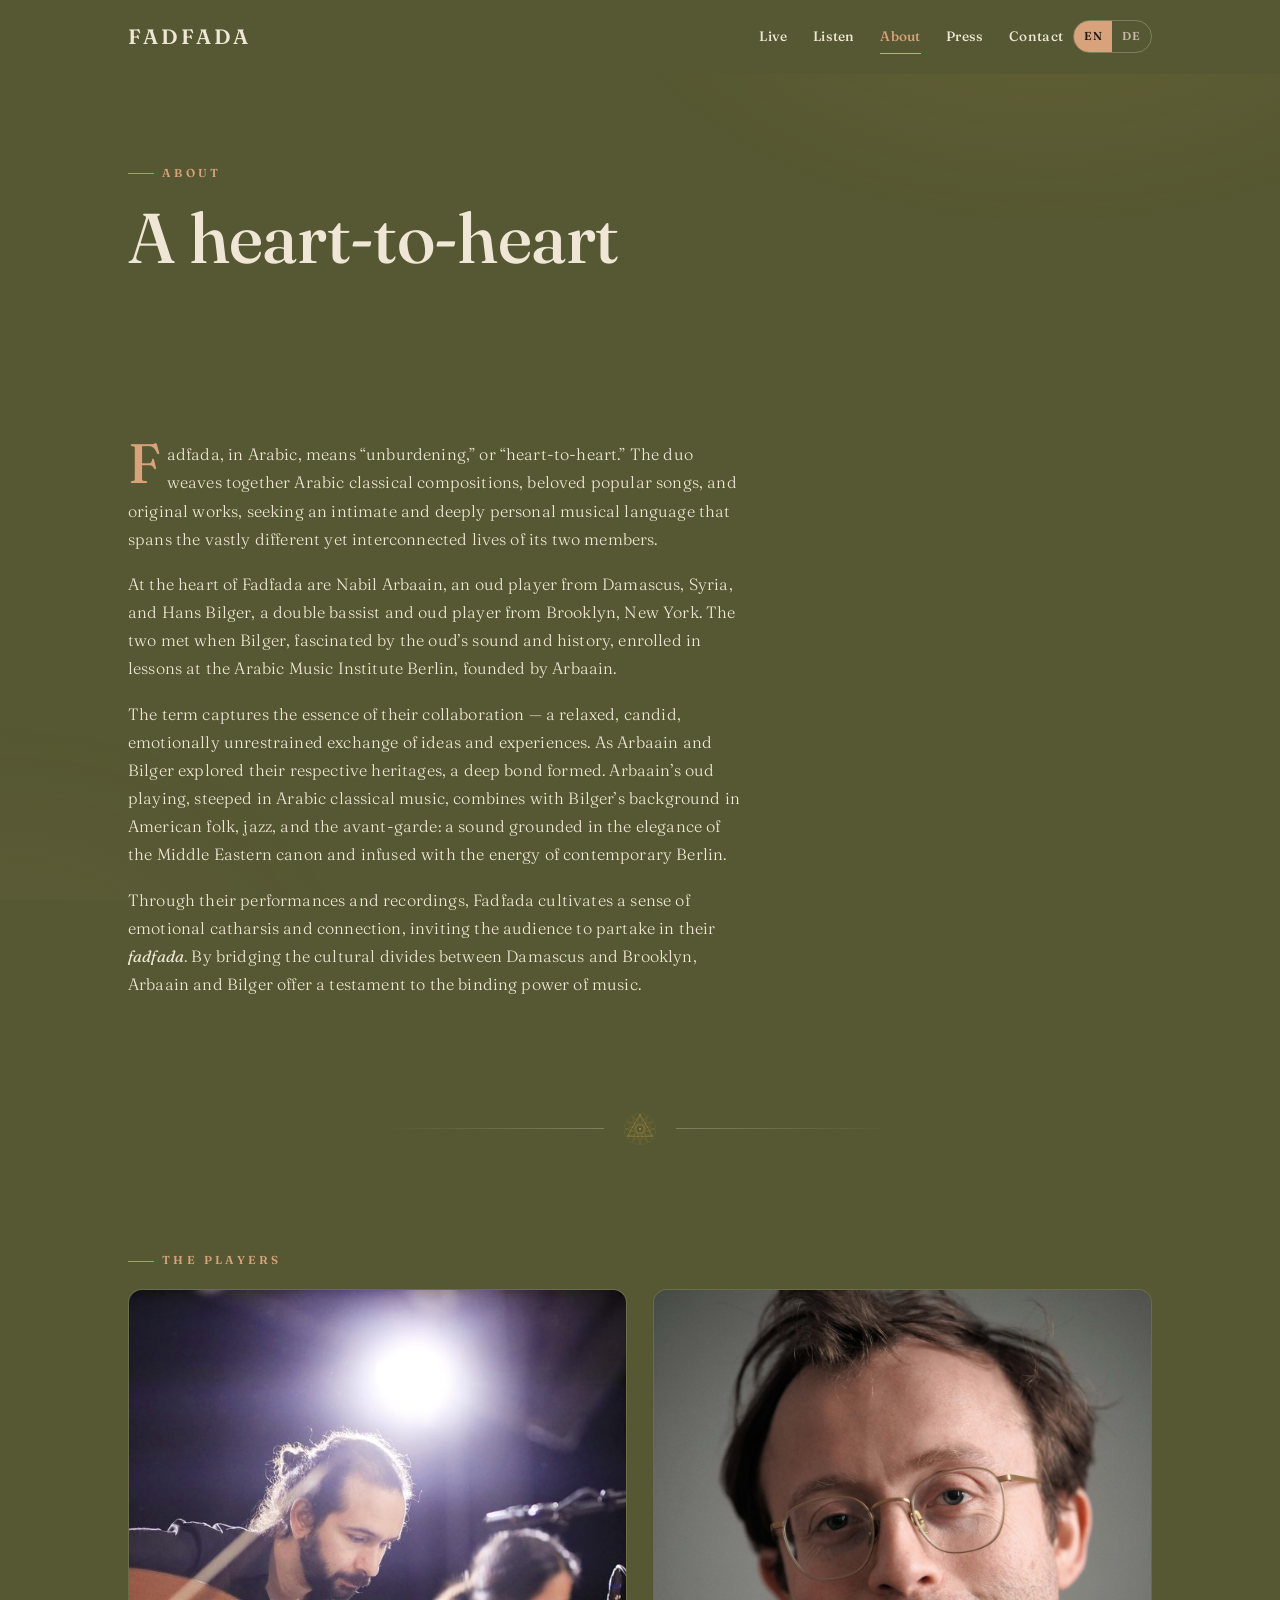
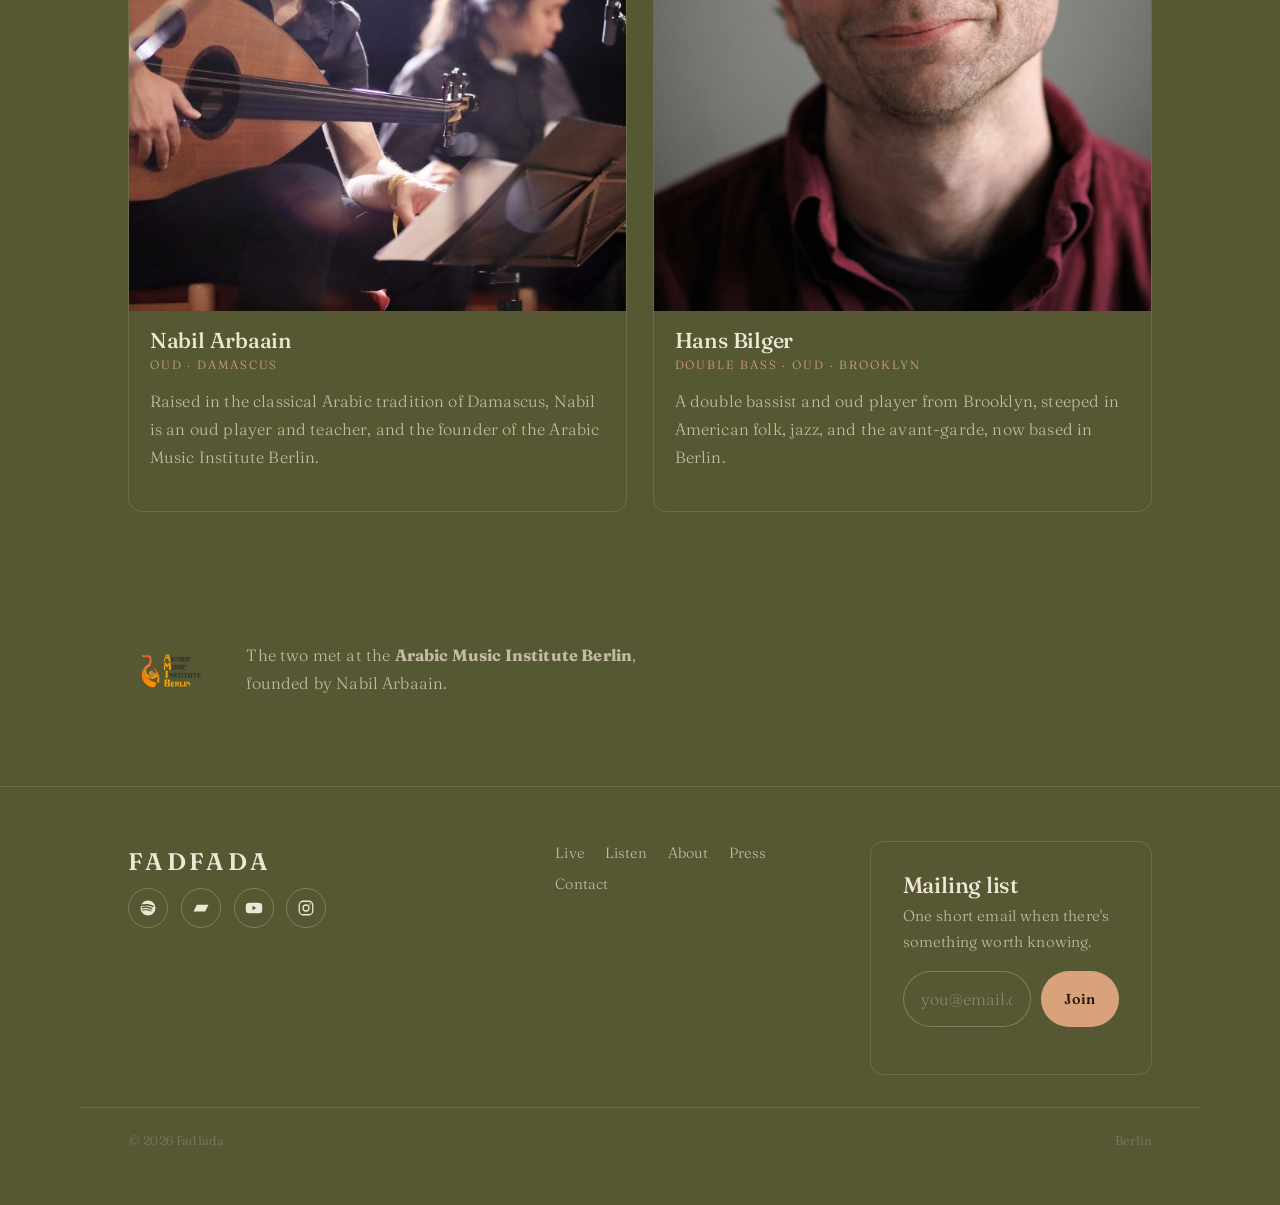
==== commit c3bdadf6: "Add files via upload" ====
--- a/about.html
+++ b/about.html
@@ -298,14 +298,6 @@
             <div class="wrap footer__grid">
                 <div class="footer__brand">
                     <a class="brand" href="index.html">Fadfada</a>
-                    <p class="footer__tag">
-                        <span data-lang="en"
-                            >Oud &amp; double bass — Damascus to Brooklyn.</span
-                        >
-                        <span data-lang="de"
-                            >Oud &amp; Kontrabass — Damaskus bis Brooklyn.</span
-                        >
-                    </p>
                     <div class="socials">
                         <a
                             href="https://open.spotify.com/album/3CfEC42VOUX2S4rIvyCpef?si=HoVmRhmYQHuXthrdMDJlCA"
